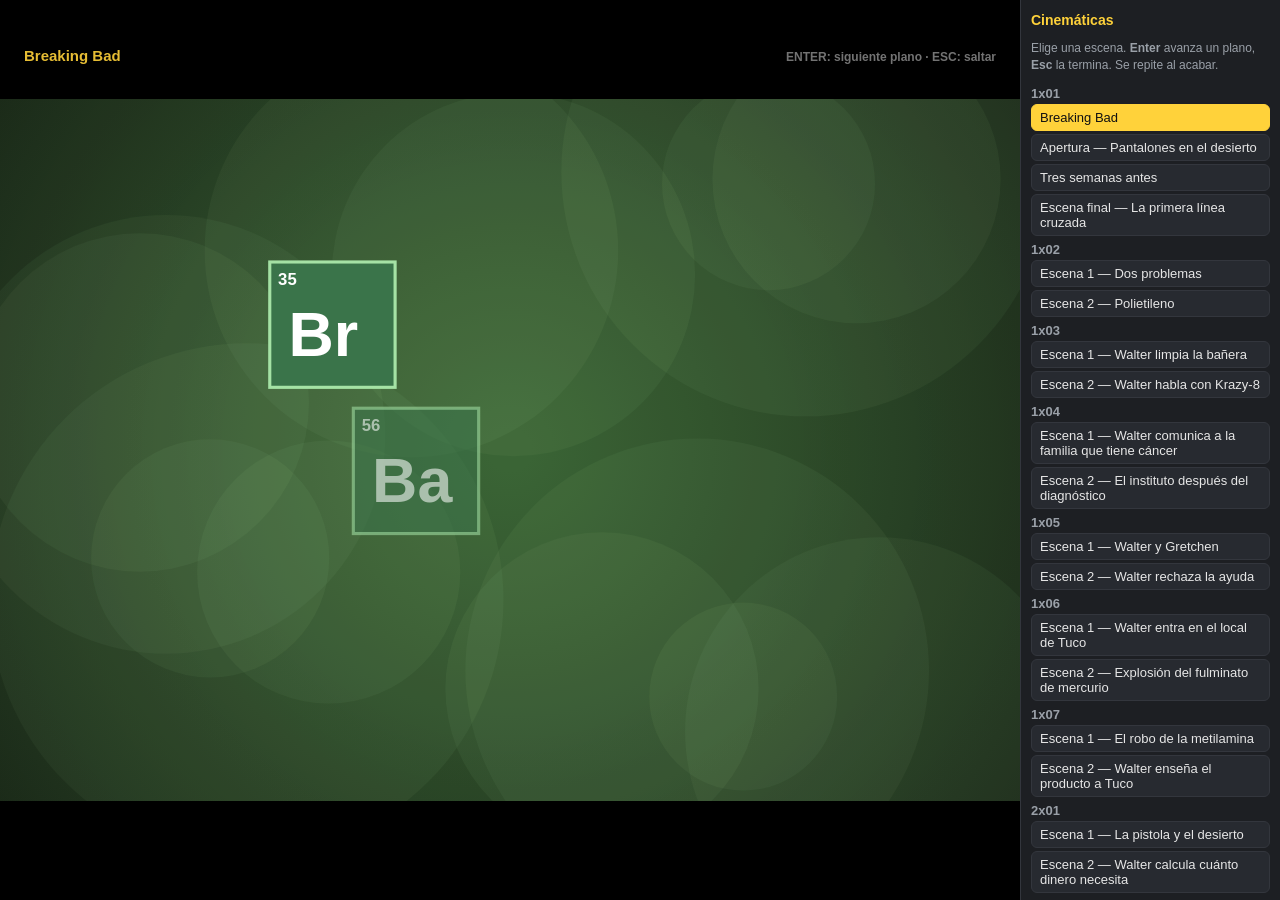
==== tools/cinematicas.html @ 391b83a4 "asd" ====
<!DOCTYPE html>
<html lang="es">
<head>
<meta charset="utf-8">
<meta name="viewport" content="width=device-width, initial-scale=1">
<title>Visor de cinemáticas</title>
<style>
  :root{ --bg:#111214; --panel:#1d1f23; --line:#33363d; --text:#e6e6e6; --muted:#9aa0a8; --accent:#ffd23a; }
  html,body{margin:0;height:100%;background:var(--bg);color:var(--text);font:13px "Segoe UI",Arial,sans-serif;overflow:hidden}
  #c{position:absolute;left:0;top:0;width:calc(100% - 260px);height:100%;display:block}
  #side{position:absolute;right:0;top:0;bottom:0;width:260px;background:var(--panel);border-left:1px solid var(--line);overflow:auto;padding:10px;box-sizing:border-box}
  h1{font-size:14px;color:var(--accent);margin:2px 0 8px}
  .ep{margin:6px 0 2px;font-weight:700;color:var(--muted)}
  button{display:block;width:100%;text-align:left;font:inherit;color:var(--text);background:#272a30;border:1px solid var(--line);border-radius:6px;padding:5px 8px;margin:3px 0;cursor:pointer}
  button:hover{border-color:#5a6270} button.on{background:var(--accent);color:#111;border-color:var(--accent)}
  .hint{color:var(--muted);font-size:12px;line-height:1.4}
</style>
</head>
<body>
<canvas id="c"></canvas>
<div id="side"><h1>Cinemáticas</h1><p class="hint">Elige una escena. <b>Enter</b> avanza un plano, <b>Esc</b> la termina. Se repite al acabar.</p><div id="list"></div></div>
<script src="../maps/abq.js"></script>
<script src="../js/world/mapcodec.js"></script>
<script>
// el visor solo necesita el canvas: se sustituye el del juego por el de esta página
document.getElementById('c').id='c';
</script>
<script src="../js/core/config.js"></script>
<script>
  // tamaño del canvas descontando el panel lateral
  function resize(){ VW=cv.width=innerWidth-260; VH=cv.height=innerHeight; }
  resize();
</script>
<script src="../js/core/input.js"></script>
<script src="../js/systems/audio.js"></script>
<script src="../js/game/dialogue.js"></script>
<script src="../js/render/portraits.js"></script>
<script src="../js/render/render.js"></script>
<script src="../js/render/hud.js"></script>
<script src="../js/cutscenes/shots.js"></script>
<script src="../js/cutscenes/engine.js"></script>
<script src="../js/cutscenes/t1.js"></script>
<script src="../js/cutscenes/t2.js"></script>
<script src="../js/cutscenes/t3.js"></script>
<script src="../js/cutscenes/t4.js"></script>
<script src="../js/cutscenes/t5.js"></script>
<script>
"use strict";
// estado mínimo para las cinemáticas (el capítulo decide el aspecto de Walter)
var G={mi:0,clock:12*60,cine:null};
function heisLook(){ return G.mi>=ORDER.indexOf('2x01') && G.mi<ORDER.indexOf('5x15'); }
const ORDER=Object.keys(CUTSCENES);
let cur=null;
function play(code,si){
  cur={code,si}; G.mi=ORDER.indexOf(code);
  for(const b of document.querySelectorAll('#list button')) b.classList.toggle('on',b.dataset.k===code+'/'+si);
  playCutscene(CUTSCENES[code].slice(si,si+1),()=>play(code,si));
}
const list=document.getElementById('list');
for(const code of ORDER){ const d=document.createElement('div'); d.className='ep'; d.textContent=code; list.appendChild(d);
  CUTSCENES[code].forEach((sc,si)=>{ const b=document.createElement('button'); b.dataset.k=code+'/'+si; b.textContent=sc.title.replace(/^\S+ · /,''); b.onclick=()=>play(code,si); list.appendChild(b); }); }
// parámetros: #cine=4x06&scene=1&shot=0&t=2 congela ese plano (para capturas)
const q=new URLSearchParams(location.hash.slice(1));
if(q.get('cine')){ play(q.get('cine'),+(q.get('scene')||0)); G.cine.shi=+(q.get('shot')||0); G.cine.t=+(q.get('t')||1.5); G.cine.hold=true; }
else play(ORDER[0],0);
let last=performance.now();
function loop(now){ const dt=Math.min(0.05,(now-last)/1000); last=now;
  if(G.cine){ updateCine(dt); if(G.cine) drawCine(now/1000); }
  for(const k in pressed) delete pressed[k]; mouse.clicked=false; requestAnimationFrame(loop); }
requestAnimationFrame(loop);
</script>
</body>
</html>
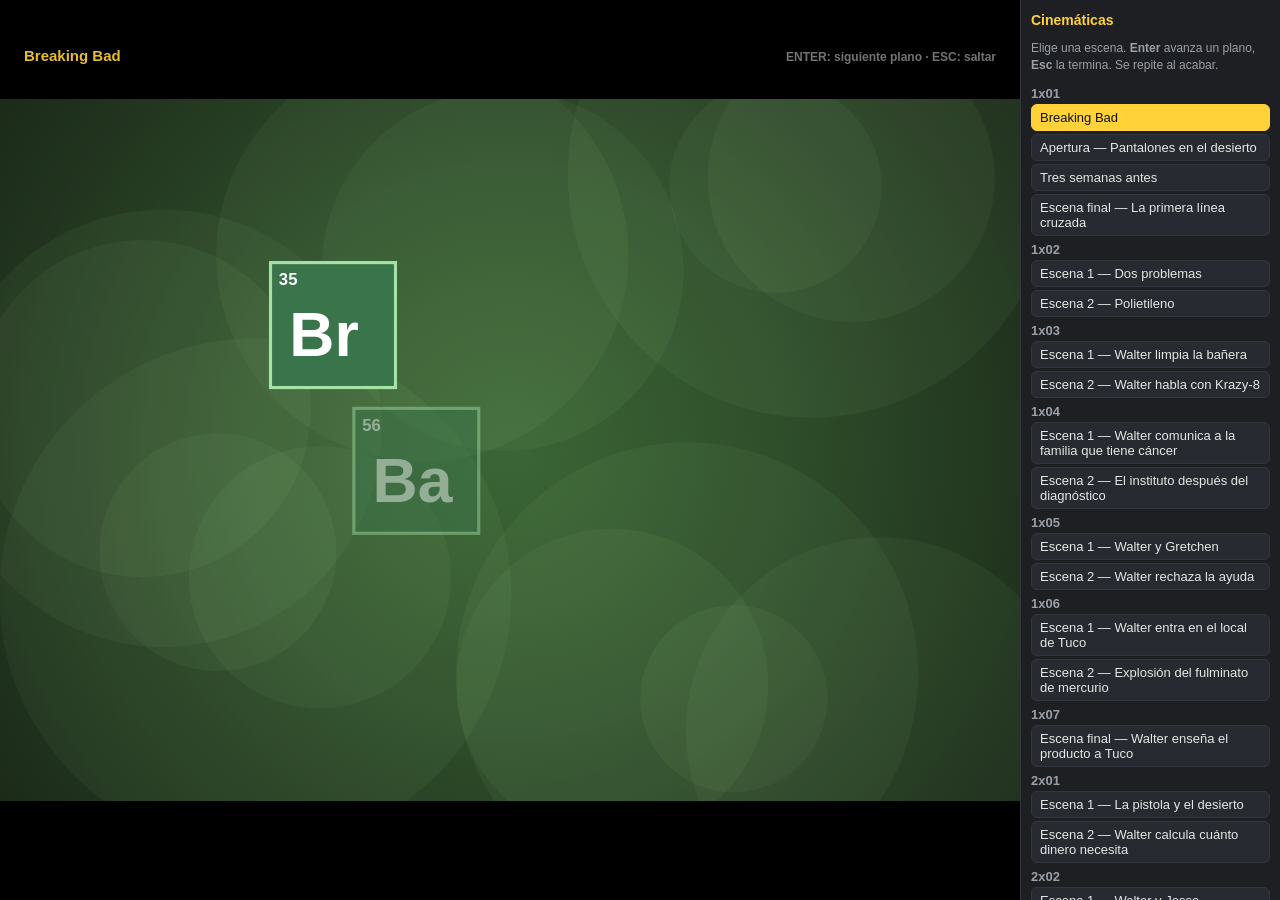
==== commit 105279bf: "Más cambios" ====
--- a/tools/cinematicas.html
+++ b/tools/cinematicas.html
@@ -44,15 +44,27 @@
 <script src="../js/cutscenes/t3.js"></script>
 <script src="../js/cutscenes/t4.js"></script>
 <script src="../js/cutscenes/t5.js"></script>
+<script src="../js/game/missions.js"></script>
+<script src="../js/missions/t1.js"></script>
+<script src="../js/missions/t2.js"></script>
+<script src="../js/missions/t3.js"></script>
+<script src="../js/missions/t4.js"></script>
+<script src="../js/missions/t5a.js"></script>
+<script src="../js/missions/t5b.js"></script>
+<script>
+// escenas que están dentro de las misiones (pasos 'cine'): también se listan, como "1x07 · misión"
+for(const M of MISSIONS) for(const S of M.steps) if(S.type==='cine'){ const k=M.code+' · misión'; CUTSCENES[k]=(CUTSCENES[k]||[]).concat(S.scenes); }
+</script>
 <script>
 "use strict";
 // estado mínimo para las cinemáticas (el capítulo decide el aspecto de Walter)
 var G={mi:0,clock:12*60,cine:null};
 function heisLook(){ return G.mi>=ORDER.indexOf('2x01') && G.mi<ORDER.indexOf('5x15'); }
+function missionIdx(c){ return ORDER.indexOf(c); }
 const ORDER=Object.keys(CUTSCENES);
 let cur=null;
 function play(code,si){
-  cur={code,si}; G.mi=ORDER.indexOf(code);
+  cur={code,si}; G.mi=ORDER.indexOf(code.split(' ')[0]);
   for(const b of document.querySelectorAll('#list button')) b.classList.toggle('on',b.dataset.k===code+'/'+si);
   playCutscene(CUTSCENES[code].slice(si,si+1),()=>play(code,si));
 }
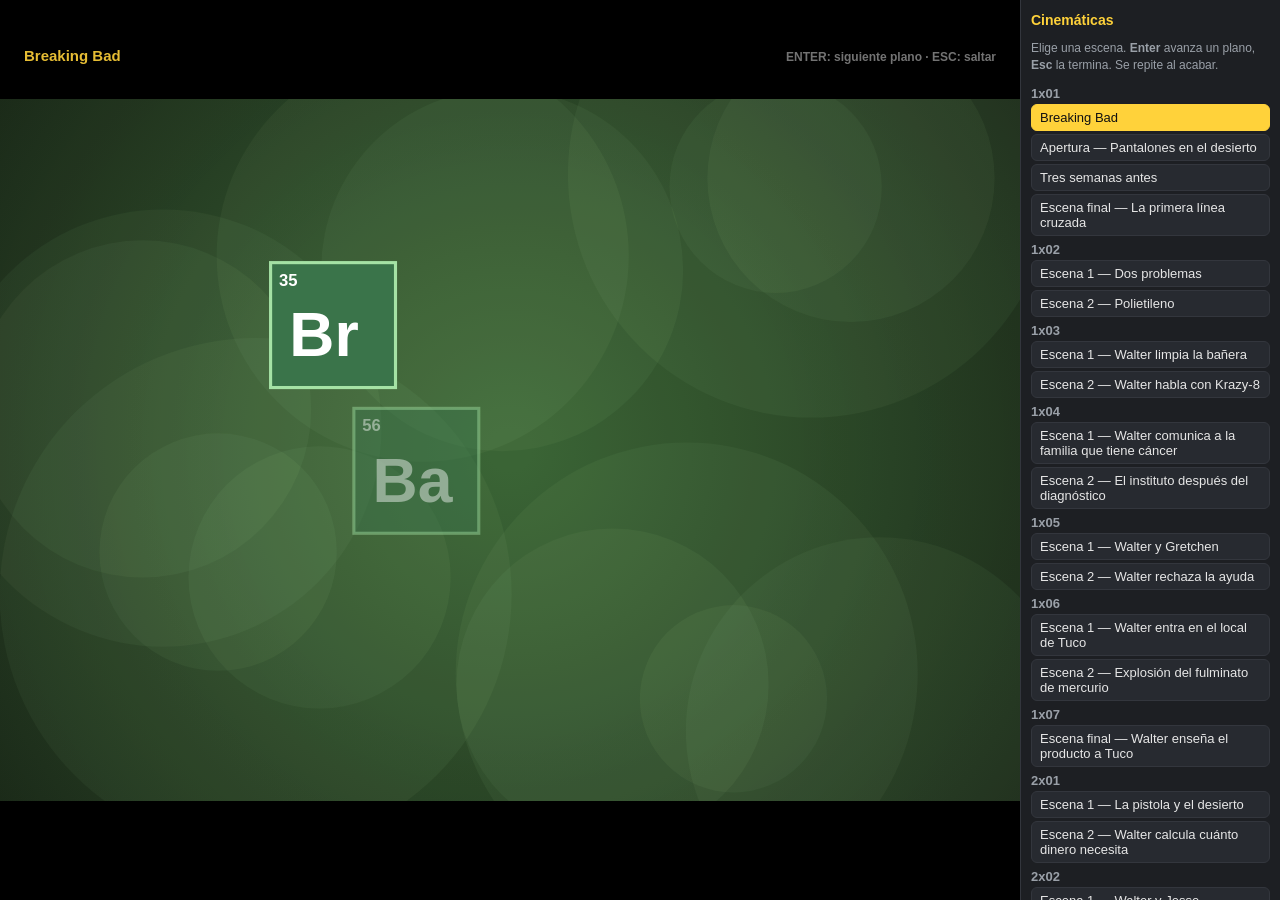
==== commit 5df65022: "Buenisimo" ====
--- a/tools/cinematicas.html
+++ b/tools/cinematicas.html
@@ -53,7 +53,7 @@
 <script src="../js/missions/t5b.js"></script>
 <script>
 // escenas que están dentro de las misiones (pasos 'cine'): también se listan, como "1x07 · misión"
-for(const M of MISSIONS) for(const S of M.steps) if(S.type==='cine'){ const k=M.code+' · misión'; CUTSCENES[k]=(CUTSCENES[k]||[]).concat(S.scenes); }
+for(const M of MISSIONS) for(const S of M.steps) if(S.scenes&&S.scenes.length){ const k=M.code+' · misión'; CUTSCENES[k]=(CUTSCENES[k]||[]).concat(S.scenes); }
 </script>
 <script>
 "use strict";
@@ -66,7 +66,8 @@
 function play(code,si){
   cur={code,si}; G.mi=ORDER.indexOf(code.split(' ')[0]);
   for(const b of document.querySelectorAll('#list button')) b.classList.toggle('on',b.dataset.k===code+'/'+si);
-  playCutscene(CUTSCENES[code].slice(si,si+1),()=>play(code,si));
+  const sc=(CUTSCENES[code]||[]).slice(si,si+1); if(!sc.length||!sc[0].shots||!sc[0].shots.length) return;
+  playCutscene(sc,()=>setTimeout(()=>play(code,si),50));
 }
 const list=document.getElementById('list');
 for(const code of ORDER){ const d=document.createElement('div'); d.className='ep'; d.textContent=code; list.appendChild(d);
